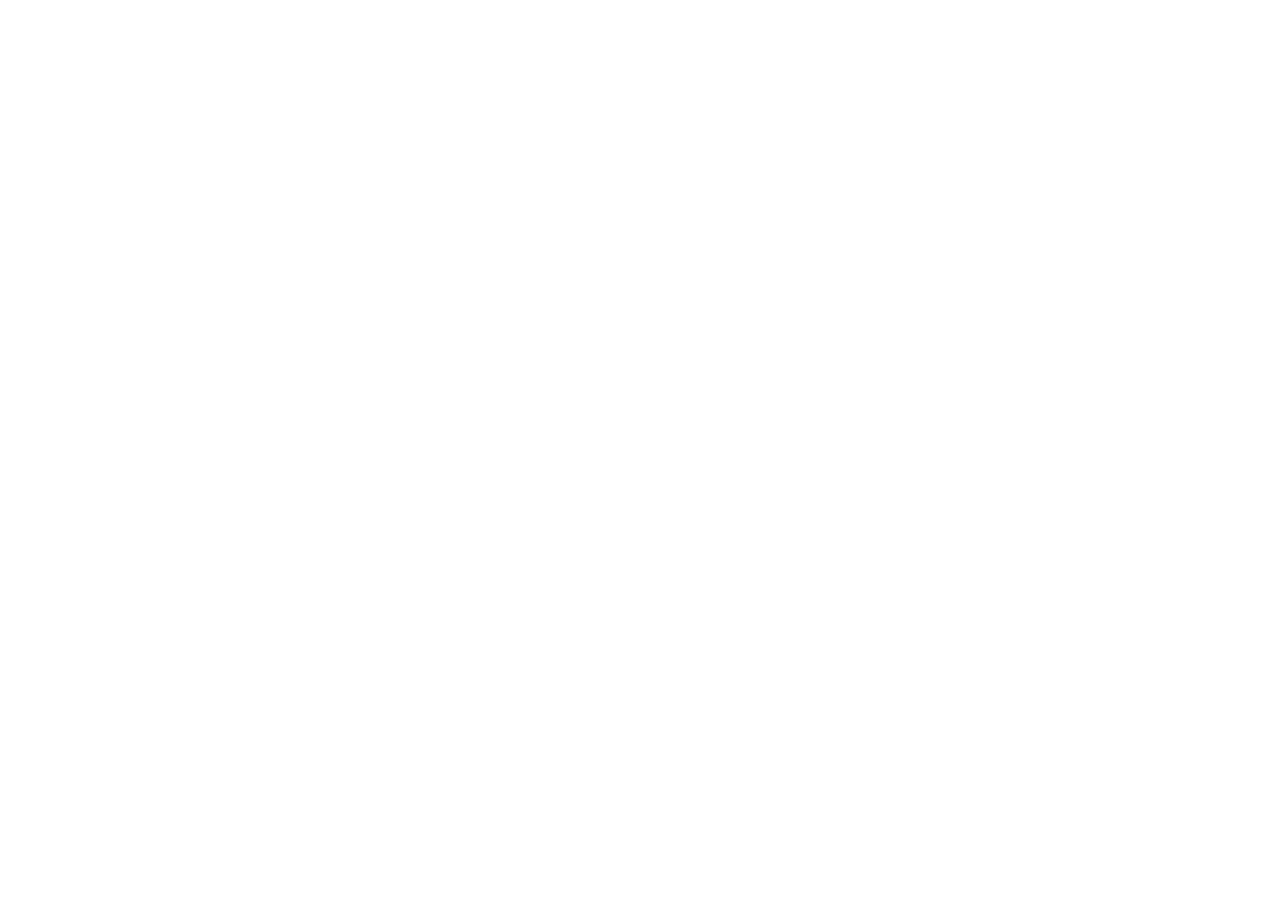
==== index.html @ f8ccbfe0 "Création projet" ====
<!DOCTYPE html>
<html lang="en">
<head>
    <meta charset="UTF-8">
    <meta name="viewport" content="width=device-width, initial-scale=1.0">
    <title>Document</title>
</head>
<body>
    
</body>
</html>
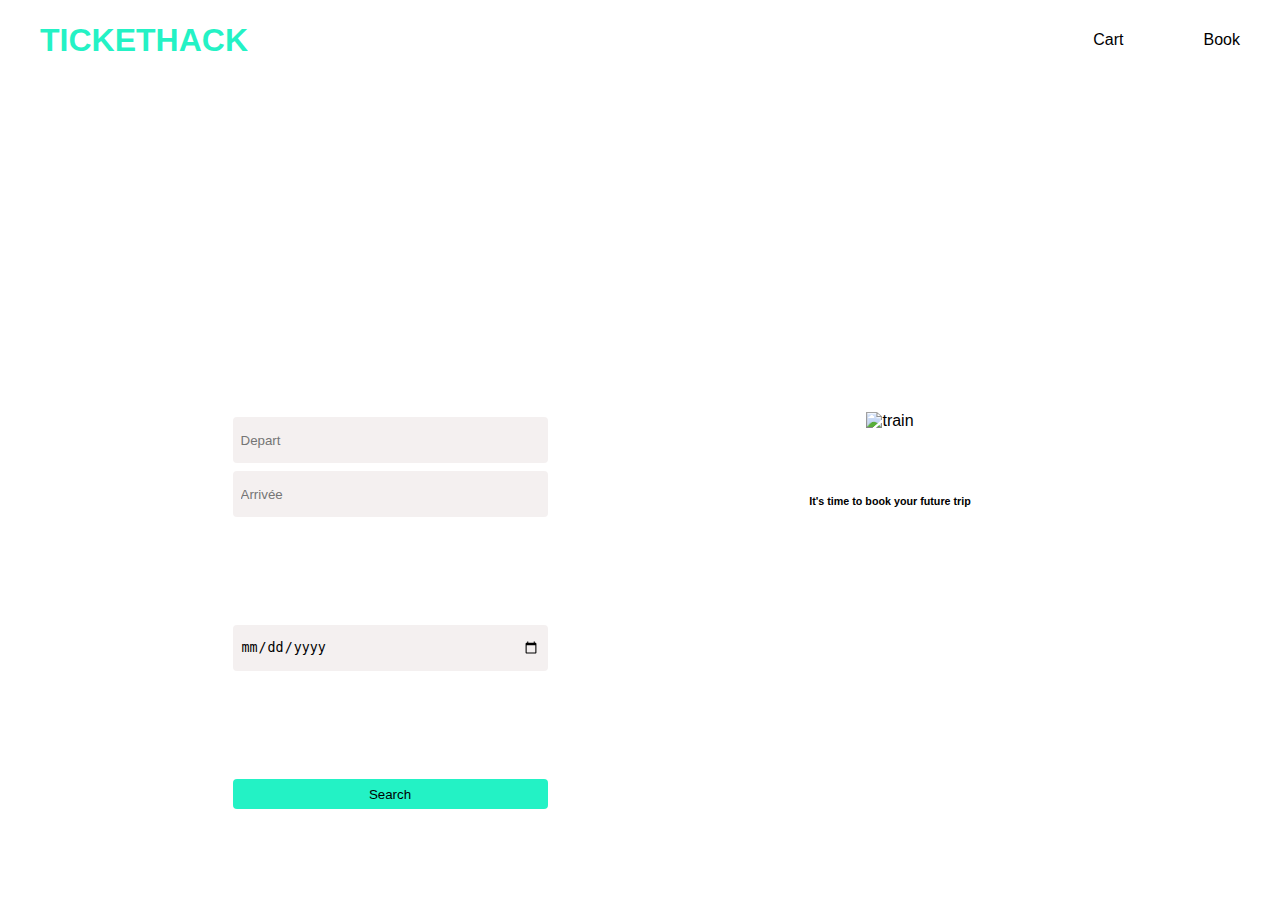
==== commit 38c84f99: "retour Karl de l'enfer" ====
--- a/index.html
+++ b/index.html
@@ -3,9 +3,70 @@
 <head>
     <meta charset="UTF-8">
     <meta name="viewport" content="width=device-width, initial-scale=1.0">
-    <title>Document</title>
+    <title>Tickethack</title>
+    <link rel="stylesheet" href="style.css">
 </head>
 <body>
-    
+<div id="header">
+    <div id="logo">
+    <a href="">
+        <h1 id="logo-titre">TICKETHACK</h1>
+    </a>
+    </div>
+    <div id="banniere">
+        <div class="user-btn">
+            <a href="">
+                <p class="ban-elem">Cart</p>
+            </a>
+
+        </div>
+        <div class="user-btn">
+            <a href="">
+                <p class="ban-elem">Book</p>
+            </a>
+
+        </div>
+    </div>
+
+</div>
+<div id="container">
+    <div id="text-container">
+        <h1 class="title">
+            Explore the world efortlessly by train !
+        </h1>
+        <p class="title">
+            Compare, book and enjoy cheap prices for train tickets: your journey starts on tickethack!
+        </p>
+
+    </div>
+
+
+    <div id="trip-container">
+
+        <div id="inputs" class="trip-card">
+
+            <div id="trajet">
+                <input class="input" id="input-dep" type="text" placeholder="Depart">
+                <input class="input" id="input-arr" type="text" placeholder="Arrivée">
+            </div>
+
+            <div id="date">
+                <input class="input" id="input-date" type="date" placeholder="Date">
+            </div>
+
+            <button id="search-button">Search</button>
+
+
+        </div>
+
+        <div id="response" class="trip-card">
+            <img class="train-img" src="./images/train.png" alt="train" />
+            <h6>It's time to book your future trip</h6>
+        </div>
+
+    </div>
+
+</div>
+<script src="script.js"></script>
 </body>
 </html>--- a/style.css
+++ b/style.css
@@ -0,0 +1,156 @@
+body {
+    height: 100vh;
+    width: 100vw;
+    margin: 0;
+    background-image: url('./images/background.jpg');
+    background-size: cover;
+    font-family: Verdana, Geneva, Tahoma, sans-serif;
+}
+
+a {
+    text-decoration: none;
+}
+
+.ban-elem {
+    color: black;
+}
+
+#logo-titre {
+    color: #0ef1c0e9;
+}
+#header {
+    display: flex;
+    background-color: white;
+    width: 100%;
+    height: 80px;
+    justify-content: space-between;
+    align-items: center;
+}
+
+.title {
+    display: flex;
+    color: white;
+    justify-content: center;
+}
+
+#logo {
+    padding: 20px 40px;
+}
+
+#banniere {
+    display: flex;
+}
+
+.user-btn {
+    display: flex;
+    padding: 20px 40px;
+}
+
+#text-container {
+    display: flex;
+    flex-direction: column;
+    
+    height: 100px;
+    text-align: center;
+    justify-content: center;
+    padding: 100px 40px;
+}
+
+#trip-container {
+    display: flex;
+    flex-direction: row;
+    width: 100%;
+    height: 100%;
+    text-align: center;
+    justify-content: center;
+    gap: 150px;
+}
+
+
+
+#trajet {
+    display: flex;
+    flex-direction: column;
+    width: 90%;
+    gap: 8px;
+
+}
+
+#date {
+    display: flex;
+    flex-direction: column;
+    width: 90%;
+}
+
+#response {
+    overflow-y: scroll;
+    scroll-behavior: smooth;
+    gap: 16px;
+}
+
+
+.input {
+    height: 30px;
+    border-radius: 4px;
+    background-color: #f3efefe9;
+    border: none;
+    padding: 8px;
+}
+
+#inputs {
+    display: flex;
+    flex-direction: column;
+    gap: 50px;
+    justify-content: space-around;
+}
+
+
+.trip-card {
+    display: flex;
+    flex-direction: column;
+    border-radius: 16px;
+    height: 450px;
+    width: 350px;
+    background-color: white;
+    justify-content: flex-start;
+    align-items: center;
+    padding: 8px 0px;
+}
+
+.train-img {
+    max-width: 50%;
+    height: auto;
+    padding: 24px
+}
+
+#search-button {
+    background-color: #0ef1c0e9;
+    border-radius: 4px;
+    width: 90%;
+    height: 30px;
+    border: none;
+}
+
+.book-button {
+    background-color: #0ef1c0e9;
+    border-radius: 4px;
+    width: 50px;
+    height: 30px;
+    border: none;
+}
+
+#search-button:hover,
+.book-button:hover {
+    background-color: #29a111e9;
+    cursor: pointer;
+}
+.voyage {
+    display: flex;
+    justify-content: space-between;
+    align-items: center;
+    background-color: #ccf0e9e9;
+    width: 90%;
+    border-radius: 4px;
+    font-size: 12px;
+    padding: 16px 8px
+}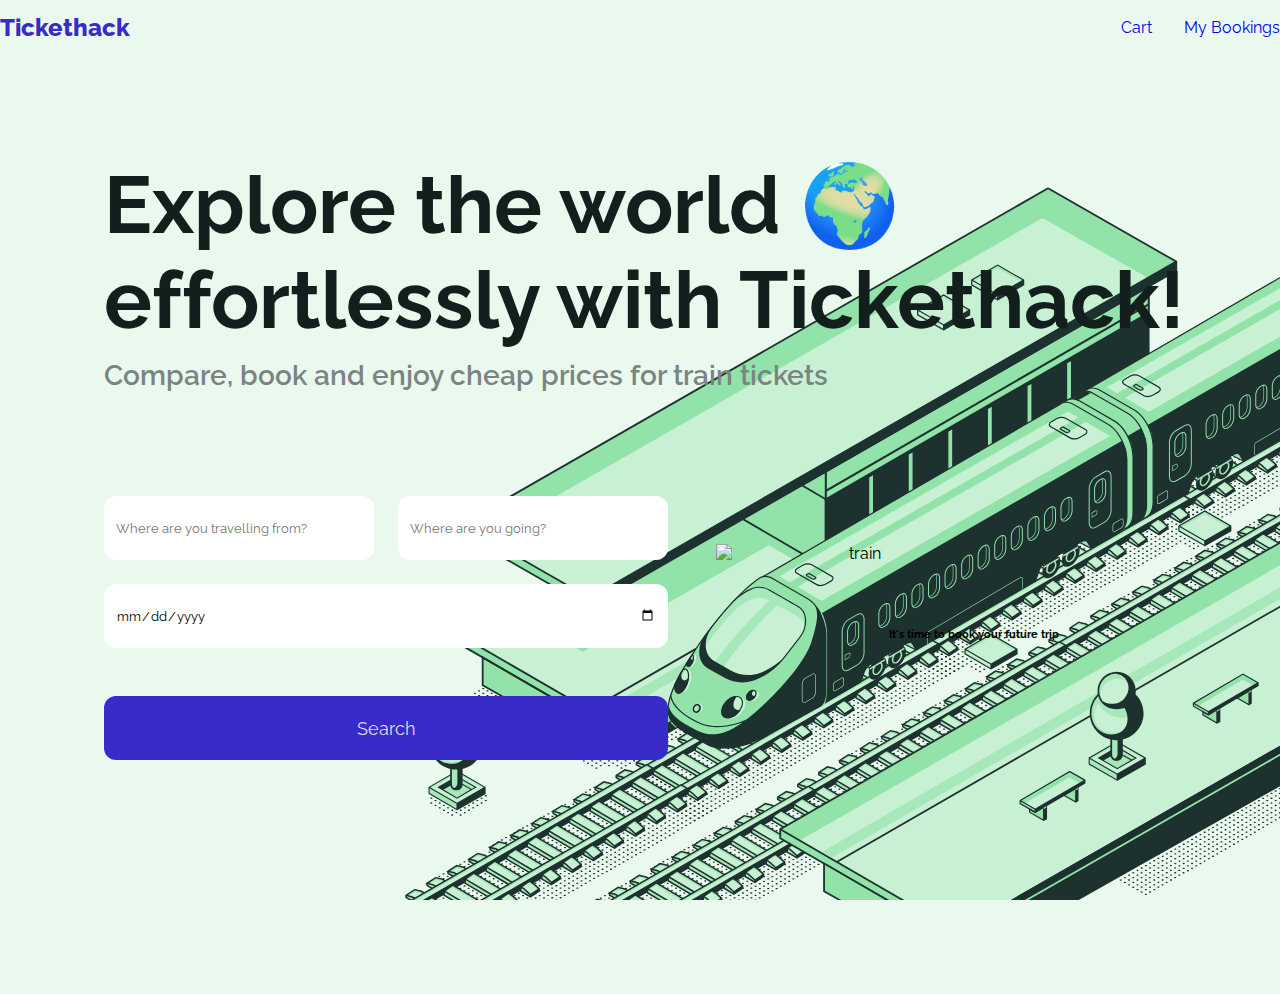
==== commit 122bd510: "Added CSS" ====
--- a/index.html
+++ b/index.html
@@ -1,72 +1,81 @@
 <!DOCTYPE html>
+
 <html lang="en">
-<head>
-    <meta charset="UTF-8">
-    <meta name="viewport" content="width=device-width, initial-scale=1.0">
-    <title>Tickethack</title>
-    <link rel="stylesheet" href="style.css">
-</head>
-<body>
-<div id="header">
-    <div id="logo">
-    <a href="">
-        <h1 id="logo-titre">TICKETHACK</h1>
-    </a>
-    </div>
-    <div id="banniere">
-        <div class="user-btn">
-            <a href="">
-                <p class="ban-elem">Cart</p>
-            </a>
 
-        </div>
-        <div class="user-btn">
-            <a href="">
-                <p class="ban-elem">Book</p>
-            </a>
-
-        </div>
-    </div>
-
-</div>
-<div id="container">
-    <div id="text-container">
-        <h1 class="title">
-            Explore the world efortlessly by train !
-        </h1>
-        <p class="title">
-            Compare, book and enjoy cheap prices for train tickets: your journey starts on tickethack!
-        </p>
-
-    </div>
+    <head>
+        <meta charset="UTF-8">
+        <meta name="viewport" content="width=device-width, initial-scale=1.0">
+        <title>Tickethack</title>
+        <link rel="preconnect" href="https://fonts.googleapis.com">
+        <link rel="preconnect" href="https://fonts.gstatic.com" crossorigin>
+        <link href="https://fonts.googleapis.com/css2?family=Raleway:wght@400;600;800&display=swap" rel="stylesheet">
+        <link rel="stylesheet" href="style.css">
+    </head>
 
 
-    <div id="trip-container">
+    <body>
 
-        <div id="inputs" class="trip-card">
+        <div id="header">
 
-            <div id="trajet">
-                <input class="input" id="input-dep" type="text" placeholder="Depart">
-                <input class="input" id="input-arr" type="text" placeholder="Arrivée">
+            <div id="logo">
+                <a href="./index.html">
+                    <p id="logo-titre">Tickethack</p>
+                </a>
             </div>
 
-            <div id="date">
-                <input class="input" id="input-date" type="date" placeholder="Date">
+            <div id="banniere">
+
+                <div class="nav-btn">
+                    <a href="./cart.html">
+                        <p class="ban-elem">Cart</p>
+                    </a>
+
+                </div>
+                <div class="nav-btn">
+                    <a href="./book.html">
+                        <p class="ban-elem">My Bookings</p>
+                    </a>
+                </div>
+
             </div>
-
-            <button id="search-button">Search</button>
-
 
         </div>
 
-        <div id="response" class="trip-card">
-            <img class="train-img" src="./images/train.png" alt="train" />
-            <h6>It's time to book your future trip</h6>
+
+        <div id="container">
+
+            <div id="text-container">
+                <h1 class="headline">Explore the world 🌍 </br> effortlessly with Tickethack!</h1>
+                <p class="subtitle">Compare, book and enjoy cheap prices for train tickets</p>
+            </div>
+
+
+            <div id="trip-container">
+
+                <div id="inputs" class="trip-card">
+
+                    <div id="trajet">
+                        <input class="input" id="input-dep" type="text" placeholder="Where are you travelling from?">
+                        <input class="input" id="input-arr" type="text" placeholder="Where are you going?">
+                    </div>
+
+                    <div id="date">
+                        <input class="input" id="input-date" type="date" placeholder="Date">
+                    </div>
+
+                    <button id="search-button">Search</button>
+
+                </div>
+
+                <div id="response" class="trip-card">
+                    <img class="train-img" src="./images/train.png" alt="train" />
+                    <h6>It's time to book your future trip</h6>
+                </div>
+
+            </div>
+
         </div>
 
-    </div>
-
-</div>
-<script src="script.js"></script>
-</body>
+        <script src="script.js"></script>
+    </body>
 </html>--- a/style.css
+++ b/style.css
@@ -1,85 +1,122 @@
+* {
+    font-family: 'Raleway', sans-serif;
+    font-variant-ligatures: none;
+}
+
 body {
     height: 100vh;
     width: 100vw;
     margin: 0;
-    background-image: url('./images/background.jpg');
-    background-size: cover;
-    font-family: Verdana, Geneva, Tahoma, sans-serif;
+    background-color: #E9F9EE;
+}
+
+h1{
+    font-size: 56px;
+}
+
+h3 {
+    font-size: 28px;
 }
 
 a {
     text-decoration: none;
 }
 
-.ban-elem {
-    color: black;
+
+
+/*
+
+/////////////////
+HEADER ---- SETUP 
+/////////////////
+
+*/
+
+#header {
+    display: flex;
+    background-color: #E9F9EE;
+    width: 100%;
+    height: 6%;
+    justify-content: space-between;
+    align-items: center;
 }
 
 #logo-titre {
-    color: #0ef1c0e9;
-}
-#header {
-    display: flex;
-    background-color: white;
-    width: 100%;
-    height: 80px;
-    justify-content: space-between;
-    align-items: center;
-}
-
-.title {
-    display: flex;
-    color: white;
-    justify-content: center;
-}
-
-#logo {
-    padding: 20px 40px;
-}
+    font-size: 24px;
+    font-weight: 800;
+    color: #382BC9;
+}
+
 
 #banniere {
     display: flex;
-}
-
-.user-btn {
-    display: flex;
-    padding: 20px 40px;
+    gap: 32px;
+}
+
+
+
+/*
+
+///////////////
+HOME ---- SETUP 
+///////////////
+
+*/
+
+#container {
+    width: 100%;
+    height: 94%;
+    display: flex;
+    flex-direction: column;
+    background-image: url('./images/background.svg');
+    background-size: cover;
+}
+
+.headline {
+    margin-top: 0;
+    margin-bottom: 12px;
+    font-size: 80px;
+    color: #131F1D;
+}
+
+.subtitle {
+    margin: 0;
+    font-weight: 600;
+    font-size: 28px;
+    color: #7B8483;
 }
 
 #text-container {
-    display: flex;
-    flex-direction: column;
-    
-    height: 100px;
+    padding: 104px 0 104px 104px;
+    display: flex;
+    flex-direction: column;
+}
+
+
+#trip-container {
+    padding: 0 0 0 104px;
+    display: flex;
     text-align: center;
     justify-content: center;
-    padding: 100px 40px;
-}
-
-#trip-container {
-    display: flex;
-    flex-direction: row;
-    width: 100%;
-    height: 100%;
-    text-align: center;
-    justify-content: center;
-    gap: 150px;
-}
-
-
+}
+
+#inputs {
+    display: flex;
+    flex-direction: column;
+}
 
 #trajet {
-    display: flex;
-    flex-direction: column;
-    width: 90%;
-    gap: 8px;
+    width: 100%;
+    display: flex;
+    gap: 24px;
+    margin-bottom: 24px;
 
 }
 
 #date {
-    display: flex;
-    flex-direction: column;
-    width: 90%;
+    width: 100%;
+    display: flex;
+    margin-bottom: 48px;
 }
 
 #response {
@@ -90,32 +127,26 @@
 
 
 .input {
-    height: 30px;
-    border-radius: 4px;
-    background-color: #f3efefe9;
+    width: 100%;
+    height: 40px;
+    border-radius: 12px;
+    background-color: white;
     border: none;
-    padding: 8px;
-}
-
-#inputs {
-    display: flex;
-    flex-direction: column;
-    gap: 50px;
-    justify-content: space-around;
-}
+    padding: 12px;
+
+}
+
 
 
 .trip-card {
+    width: 100%;
+    height: 100%;
     display: flex;
     flex-direction: column;
     border-radius: 16px;
     height: 450px;
-    width: 350px;
-    background-color: white;
-    justify-content: flex-start;
-    align-items: center;
-    padding: 8px 0px;
-}
+}
+
 
 .train-img {
     max-width: 50%;
@@ -124,33 +155,148 @@
 }
 
 #search-button {
-    background-color: #0ef1c0e9;
-    border-radius: 4px;
-    width: 90%;
-    height: 30px;
+    background-color: #382BC9;
+    border-radius: 12px;
+    width: 100%;
+    height: 64px;
     border: none;
+
+    color: #f3efefe9;
+    font-size: 18px;
 }
 
 .book-button {
-    background-color: #0ef1c0e9;
-    border-radius: 4px;
+    background-color: #382BC9;
+    border-radius: 8px;
     width: 50px;
     height: 30px;
     border: none;
+    color: white;
 }
 
 #search-button:hover,
 .book-button:hover {
-    background-color: #29a111e9;
+    background-color: #2D23A4;
     cursor: pointer;
 }
+
+#response {
+    padding: 24px;
+}
+
 .voyage {
     display: flex;
     justify-content: space-between;
     align-items: center;
-    background-color: #ccf0e9e9;
-    width: 90%;
-    border-radius: 4px;
-    font-size: 12px;
-    padding: 16px 8px
+    background-color: #FAFAFA;
+    width: 100%;
+    border-radius: 16px;
+    font-size: 16px;
+    padding: 24px;
+}
+
+
+/*
+
+///////////////
+BOOK ---- SETUP 
+///////////////
+
+*/
+
+#newContainer {
+    width: 100%;
+    height: 94%;
+    display: flex;
+    flex-direction: column;
+    align-items: center;
+    justify-content: center;
+}
+
+
+#listOfBookings {
+    width: 30%;
+    display: flex;
+    align-items: center;
+    justify-content: space-between;
+    gap: 24px;
+}
+
+#booking-card {
+    width: 100%;
+    height: 100%;
+    padding: 16px;
+    background-color: white;
+    border-radius: 32px;
+    display: flex;
+    flex-direction: column;
+}
+
+#text-container-booking {
+    display: flex;
+    flex-direction: column;
+
+    padding: 16px;
+}
+
+#imgTravel {
+    width: 100%;
+    height: 33%;
+    border-radius: 16px;
+    background-image: url('./images/background.jpg');
+    background-size: cover;
+}
+
+#destination-container-booking {
+    width: 100%;
+    display: flex;
+    justify-content: space-between;
+    align-items: center;
+}
+
+#date-container {
+    display: flex;
+    justify-content: space-between;
+}
+
+
+.label {
+    margin-top: 0;
+    margin-bottom: 8px;
+    font-size: 14px;
+    font-weight: 600;
+}
+
+.city {
+    margin: 0;
+    font-size: 20px;
+    font-weight: 400;
+}
+
+#basket-container {
+    width: 35%;
+    padding: 48px;
+    display: flex;
+    flex-direction: column;
+    align-items: center;
+    gap: 24px;
+
+    background-color: white;
+}
+
+#total-container {
+    width: 100%;
+    display: flex;
+    justify-content: space-between;
+    padding: 24px;
+}
+
+#button-close {
+    width: 32px;
+    height: 32px;
+
+    background-color: #E73F3F;
+    border: none;
+    border-radius: 8px;
+    color: white;
 }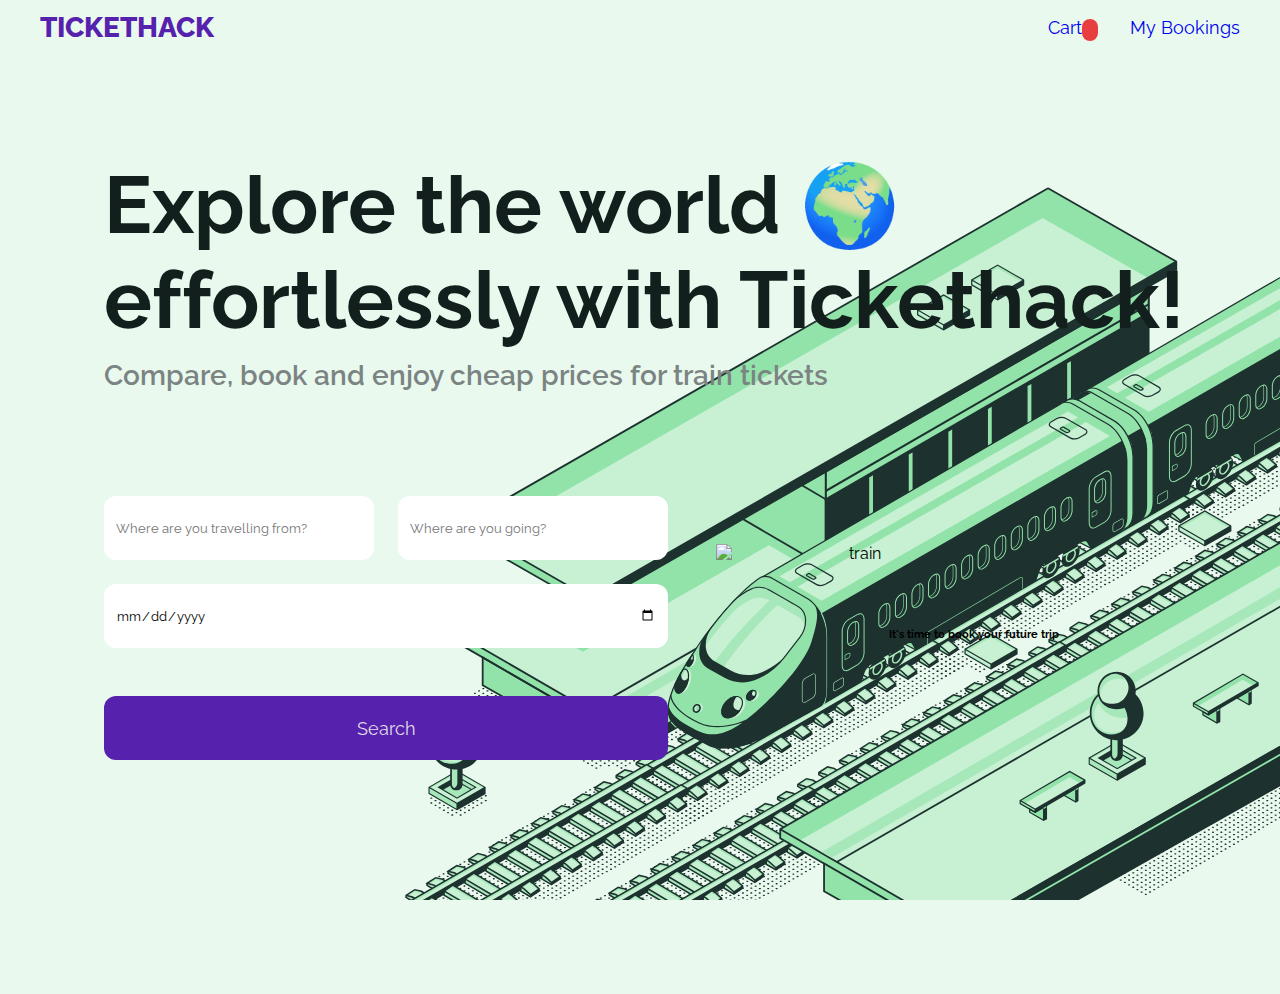
==== commit a465f158: "Counter" ====
--- a/index.html
+++ b/index.html
@@ -27,7 +27,7 @@
 
                 <div class="nav-btn">
                     <a href="./cart.html">
-                        <p class="ban-elem">Cart</p>
+                        <p class="ban-elem">Cart <span id="count"></span></p>
                     </a>
 
                 </div>
--- a/style.css
+++ b/style.css
@@ -41,19 +41,36 @@
     align-items: center;
 }
 
+#logo {
+ padding-left: 40px;
+}
+
 #logo-titre {
-    font-size: 24px;
+    font-size: 28px;
+    text-transform: uppercase;
     font-weight: 800;
-    color: #382BC9;
+    color: #5621AD;
 }
 
 
 #banniere {
     display: flex;
     gap: 32px;
-}
-
-
+    padding-right: 40px;
+}
+
+.nav-btn {
+    font-size: 18px;
+}
+
+#count {
+    padding: 4px 8px;
+    border-radius: 12px;
+    font-size: 12px;
+    background-color: #E73F3F;
+    color: #E9F9EE;
+
+}
 
 /*
 
@@ -155,7 +172,7 @@
 }
 
 #search-button {
-    background-color: #382BC9;
+    background-color: #5621AD;
     border-radius: 12px;
     width: 100%;
     height: 64px;
@@ -166,7 +183,7 @@
 }
 
 .book-button {
-    background-color: #382BC9;
+    background-color: #5621AD;
     border-radius: 8px;
     width: 50px;
     height: 30px;
@@ -176,7 +193,7 @@
 
 #search-button:hover,
 .book-button:hover {
-    background-color: #2D23A4;
+    background-color: #351070;
     cursor: pointer;
 }
 
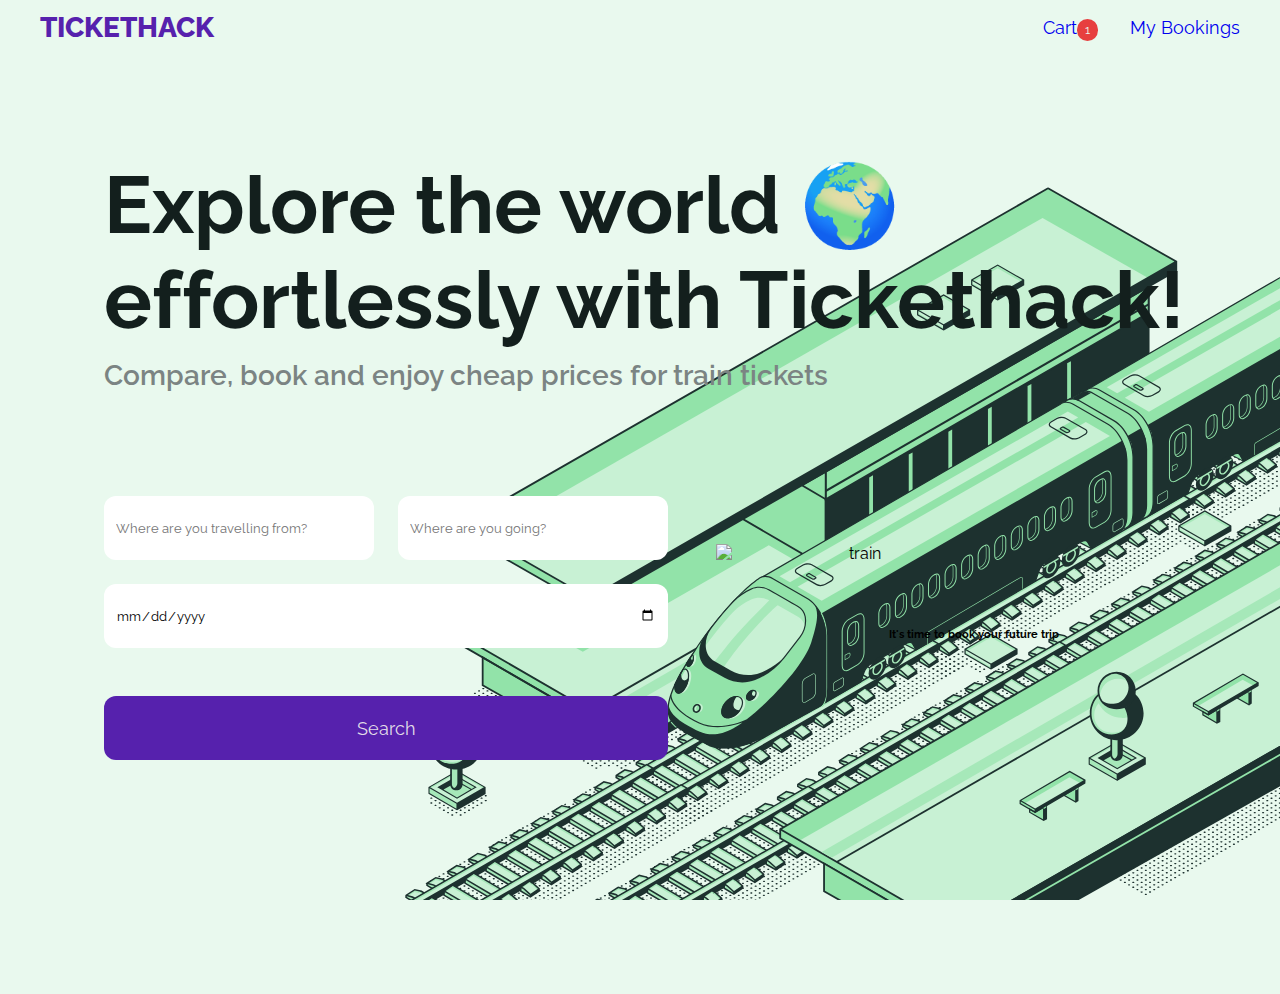
==== commit 2c1d04ad: "My version of Frontend" ====
--- a/index.html
+++ b/index.html
@@ -27,7 +27,7 @@
 
                 <div class="nav-btn">
                     <a href="./cart.html">
-                        <p class="ban-elem">Cart <span id="count"></span></p>
+                        <p id='cartPage' class="ban-elem">Cart<span id="count">1</span></p>
                     </a>
 
                 </div>
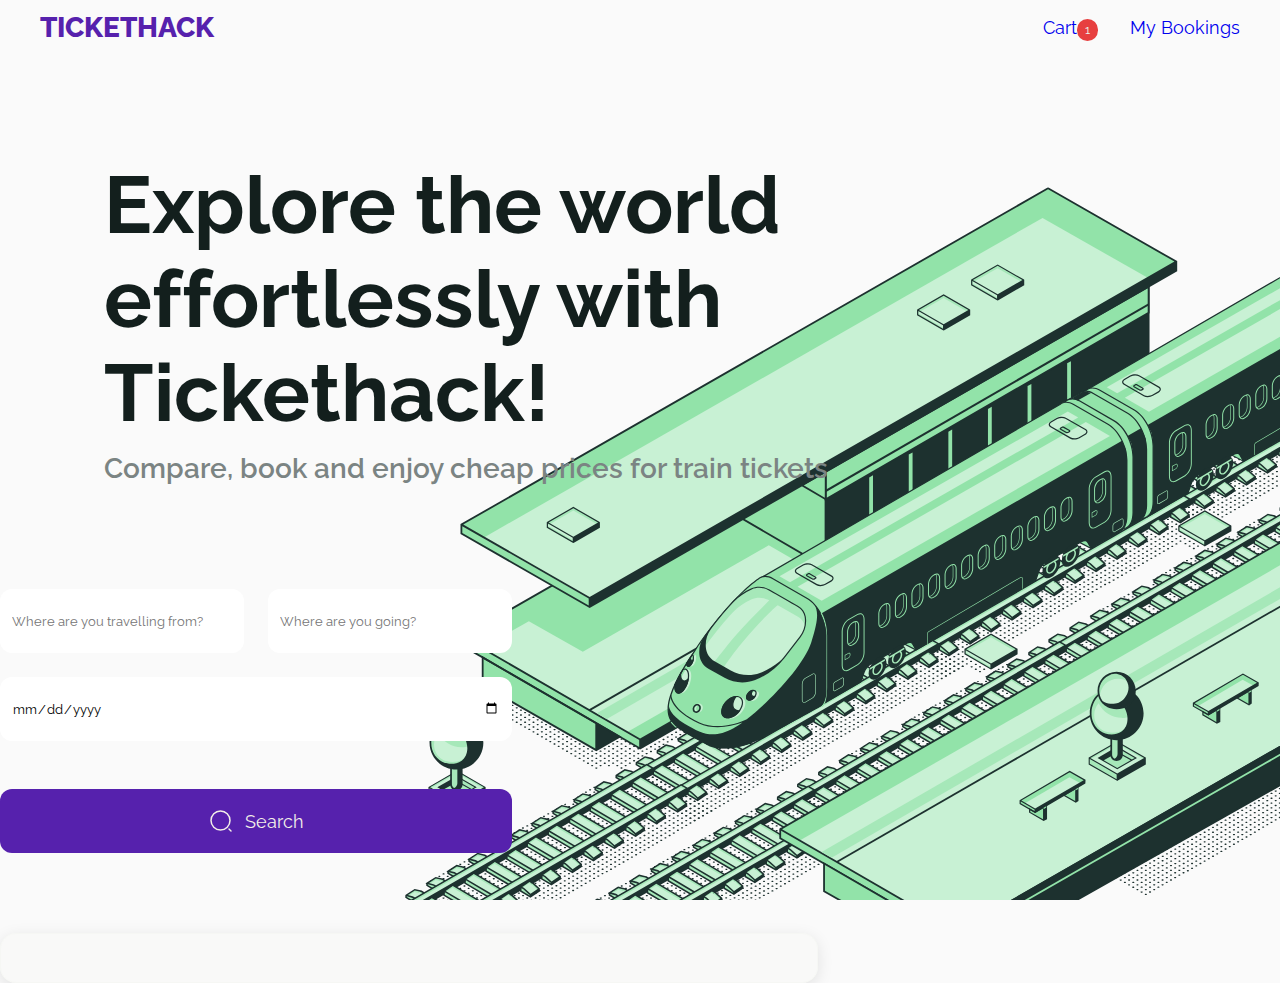
==== commit 1a793b42: "CSS Karl" ====
--- a/index.html
+++ b/index.html
@@ -45,7 +45,7 @@
         <div id="container">
 
             <div id="text-container">
-                <h1 class="headline">Explore the world 🌍 </br> effortlessly with Tickethack!</h1>
+                <h1 class="headline">Explore the world</br> effortlessly with Tickethack!</h1>
                 <p class="subtitle">Compare, book and enjoy cheap prices for train tickets</p>
             </div>
 
@@ -63,13 +63,11 @@
                         <input class="input" id="input-date" type="date" placeholder="Date">
                     </div>
 
-                    <button id="search-button">Search</button>
+                    <button id="search-button"><img src="./images/icon_Search.svg"/>Search</button>
 
                 </div>
 
                 <div id="response" class="trip-card">
-                    <img class="train-img" src="./images/train.png" alt="train" />
-                    <h6>It's time to book your future trip</h6>
                 </div>
 
             </div>
--- a/style.css
+++ b/style.css
@@ -7,7 +7,7 @@
     height: 100vh;
     width: 100vw;
     margin: 0;
-    background-color: #E9F9EE;
+    background-color: #FAFAFA;
 }
 
 h1{
@@ -15,6 +15,7 @@
 }
 
 h3 {
+    margin: 0;
     font-size: 28px;
 }
 
@@ -34,7 +35,6 @@
 
 #header {
     display: flex;
-    background-color: #E9F9EE;
     width: 100%;
     height: 6%;
     justify-content: space-between;
@@ -104,22 +104,25 @@
 }
 
 #text-container {
-    padding: 104px 0 104px 104px;
+    margin: 104px;
     display: flex;
     flex-direction: column;
 }
 
 
 #trip-container {
-    padding: 0 0 0 104px;
-    display: flex;
+    width: 100%;
+    height: 48%;
+    display: flex;
+    flex-direction: column;
     text-align: center;
     justify-content: center;
+    gap: 80px;
 }
 
 #inputs {
-    display: flex;
-    flex-direction: column;
+    width: 40%;
+    display: flex;
 }
 
 #trajet {
@@ -137,9 +140,21 @@
 }
 
 #response {
+    width: 60%;
+    height: 64%;
+    display: flex;
+    flex-direction: column;
     overflow-y: scroll;
     scroll-behavior: smooth;
     gap: 16px;
+    padding: 24px;
+
+    background: rgba(236, 243, 233, 0.07);
+    border-radius: 16px;
+    box-shadow: 0 4px 16px rgba(0, 0, 0, 0.1);
+    backdrop-filter: blur(6.2px);
+    -webkit-backdrop-filter: blur(6.2px);
+    border: 1px solid rgba(236, 243, 233, 0.21);
 }
 
 
@@ -157,11 +172,9 @@
 
 .trip-card {
     width: 100%;
-    height: 100%;
     display: flex;
     flex-direction: column;
     border-radius: 16px;
-    height: 450px;
 }
 
 
@@ -172,13 +185,16 @@
 }
 
 #search-button {
+    display: flex;
+    align-items: center;
+    justify-content: center;
+    gap: 12px;
     background-color: #5621AD;
     border-radius: 12px;
     width: 100%;
     height: 64px;
     border: none;
-
-    color: #f3efefe9;
+    color: #f3efe9;
     font-size: 18px;
 }
 
@@ -188,7 +204,7 @@
     width: 50px;
     height: 30px;
     border: none;
-    color: white;
+    color: #f3efe9;
 }
 
 #search-button:hover,
@@ -197,16 +213,11 @@
     cursor: pointer;
 }
 
-#response {
-    padding: 24px;
-}
-
 .voyage {
     display: flex;
     justify-content: space-between;
     align-items: center;
     background-color: #FAFAFA;
-    width: 100%;
     border-radius: 16px;
     font-size: 16px;
     padding: 24px;
@@ -228,6 +239,7 @@
     flex-direction: column;
     align-items: center;
     justify-content: center;
+    background-color: #FAFAFA;
 }
 
 
@@ -235,13 +247,11 @@
     width: 30%;
     display: flex;
     align-items: center;
-    justify-content: space-between;
+    justify-content: center;
     gap: 24px;
 }
 
 #booking-card {
-    width: 100%;
-    height: 100%;
     padding: 16px;
     background-color: white;
     border-radius: 32px;
@@ -256,12 +266,10 @@
     padding: 16px;
 }
 
-#imgTravel {
-    width: 100%;
-    height: 33%;
+.imgTravelArrival {
+    width: 100%;
+    height: 100%;
     border-radius: 16px;
-    background-image: url('./images/background.jpg');
-    background-size: cover;
 }
 
 #destination-container-booking {
@@ -292,28 +300,62 @@
 
 #basket-container {
     width: 35%;
-    padding: 48px;
-    display: flex;
-    flex-direction: column;
-    align-items: center;
+    padding: 24px 24px 0px 24px;
+    display: flex;
+    flex-direction: column;
+    align-items: center;
+    border-radius: 24px;
+
+    background-color: white;
+}
+
+#listOfPurchase {
+    width: 100%;
+    height: 90%;
+    display: flex;
+    flex-direction: column;
+
     gap: 24px;
 
-    background-color: white;
+    overflow-y: scroll;
+    scroll-behavior: smooth;
 }
 
 #total-container {
     width: 100%;
-    display: flex;
-    justify-content: space-between;
-    padding: 24px;
-}
-
-#button-close {
+    height: 10%;
+    display: flex;
+    justify-content: space-between;
+    align-items: center;
+    background-color: #382BC9;
+    padding: 40px 24px;
+    color: #FAFAFA;
+    border-bottom-left-radius: 24px;
+    border-bottom-right-radius: 24px;
+}
+
+.button-close {
     width: 32px;
     height: 32px;
-
+    display: flex;
+    align-items: center;
+    justify-content: center;
     background-color: #E73F3F;
     border: none;
     border-radius: 8px;
     color: white;
+}
+
+.button-close:hover {
+    background-color: #E42A2A;
+}
+
+#purchase-btn {
+    background-color: #92E3A9;
+    border-radius: 12px;
+    width: 40%;
+    height: 64px;
+    border: none;
+    color: #131F1D;
+    font-size: 18px;
 }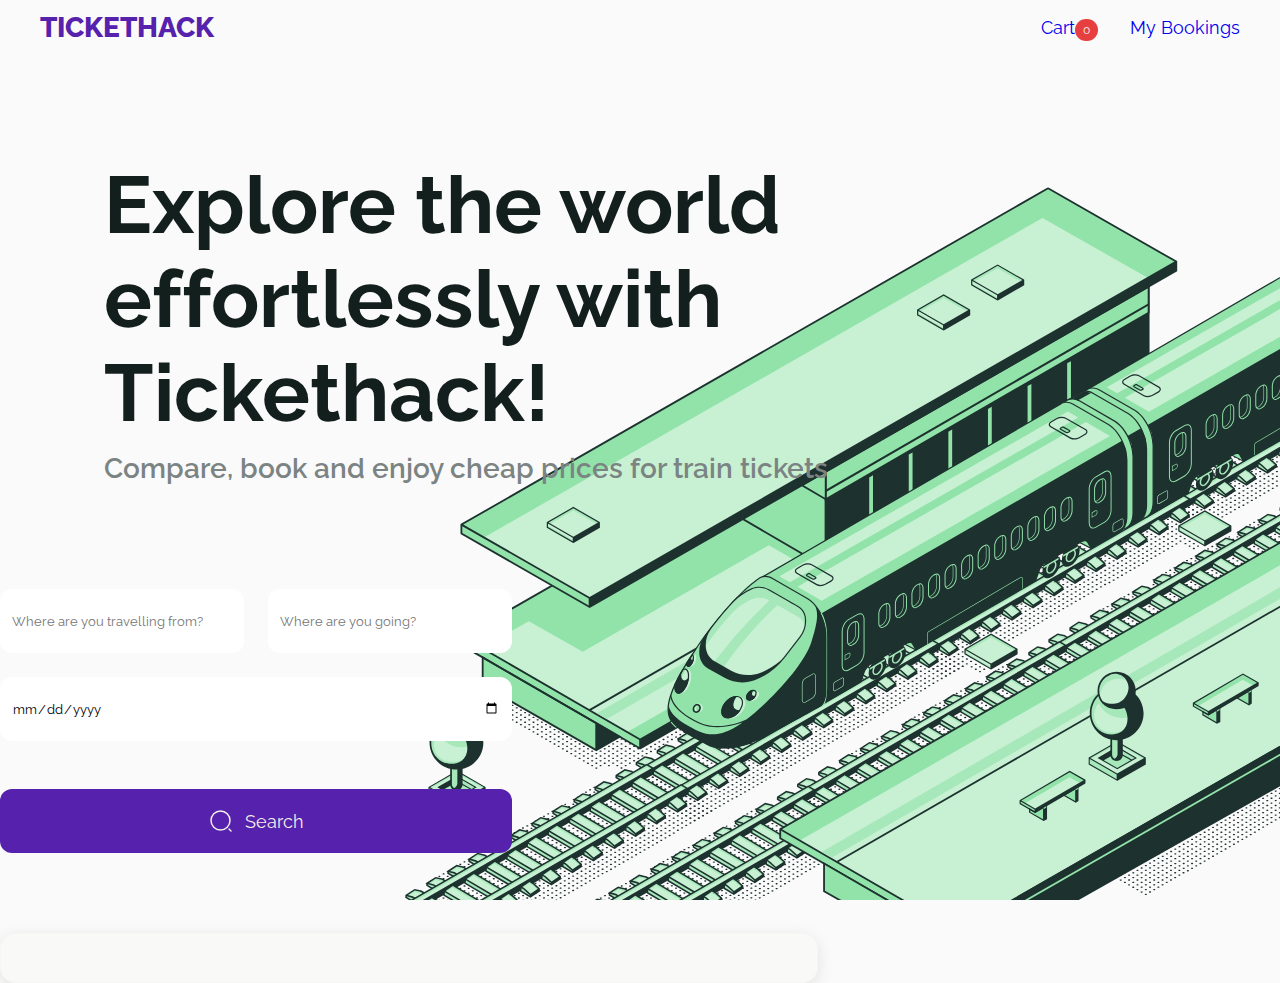
==== commit 3c0b505c: "Coucou" ====
--- a/index.html
+++ b/index.html
@@ -27,7 +27,7 @@
 
                 <div class="nav-btn">
                     <a href="./cart.html">
-                        <p id='cartPage' class="ban-elem">Cart<span id="count">1</span></p>
+                        <p id='cartPage' class="ban-elem">Cart<span id="count">0</span></p>
                     </a>
 
                 </div>
--- a/style.css
+++ b/style.css
@@ -246,6 +246,7 @@
 #listOfBookings {
     width: 30%;
     display: flex;
+    flex-wrap: wrap;
     align-items: center;
     justify-content: center;
     gap: 24px;
